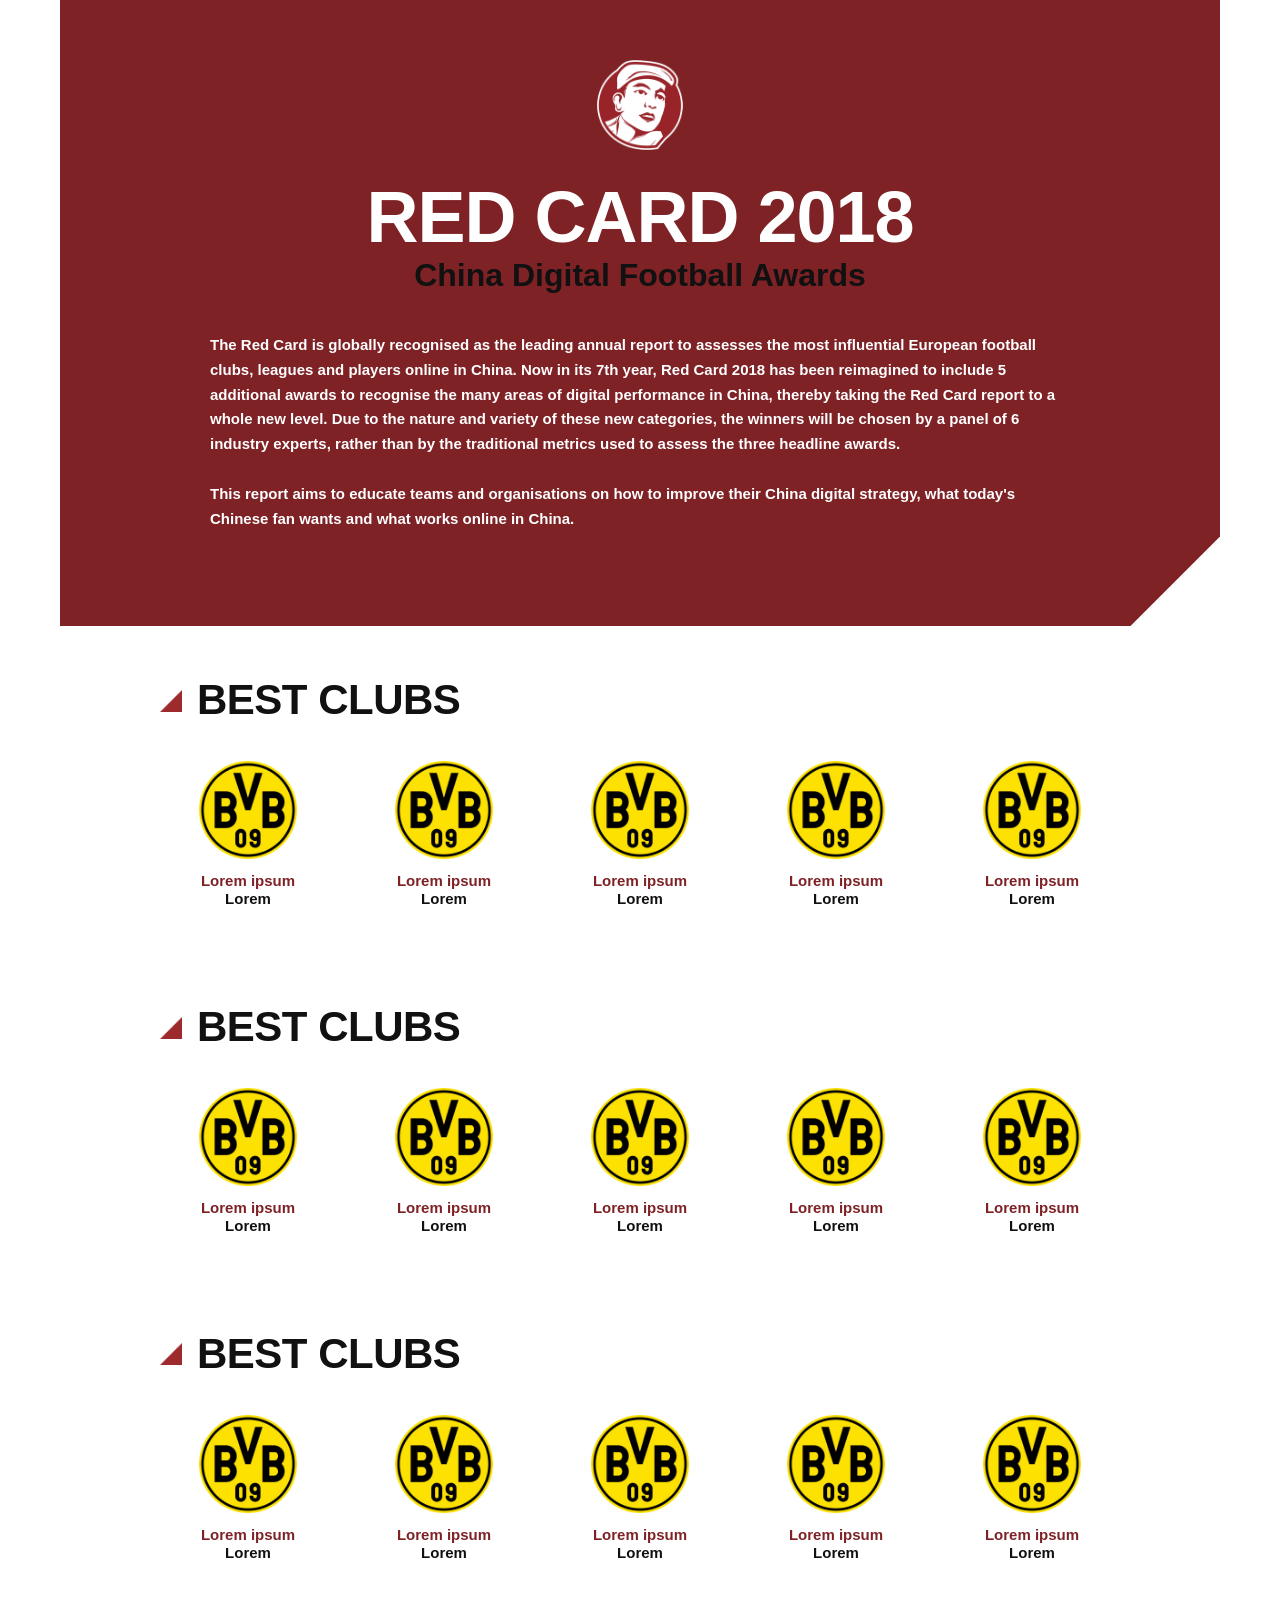
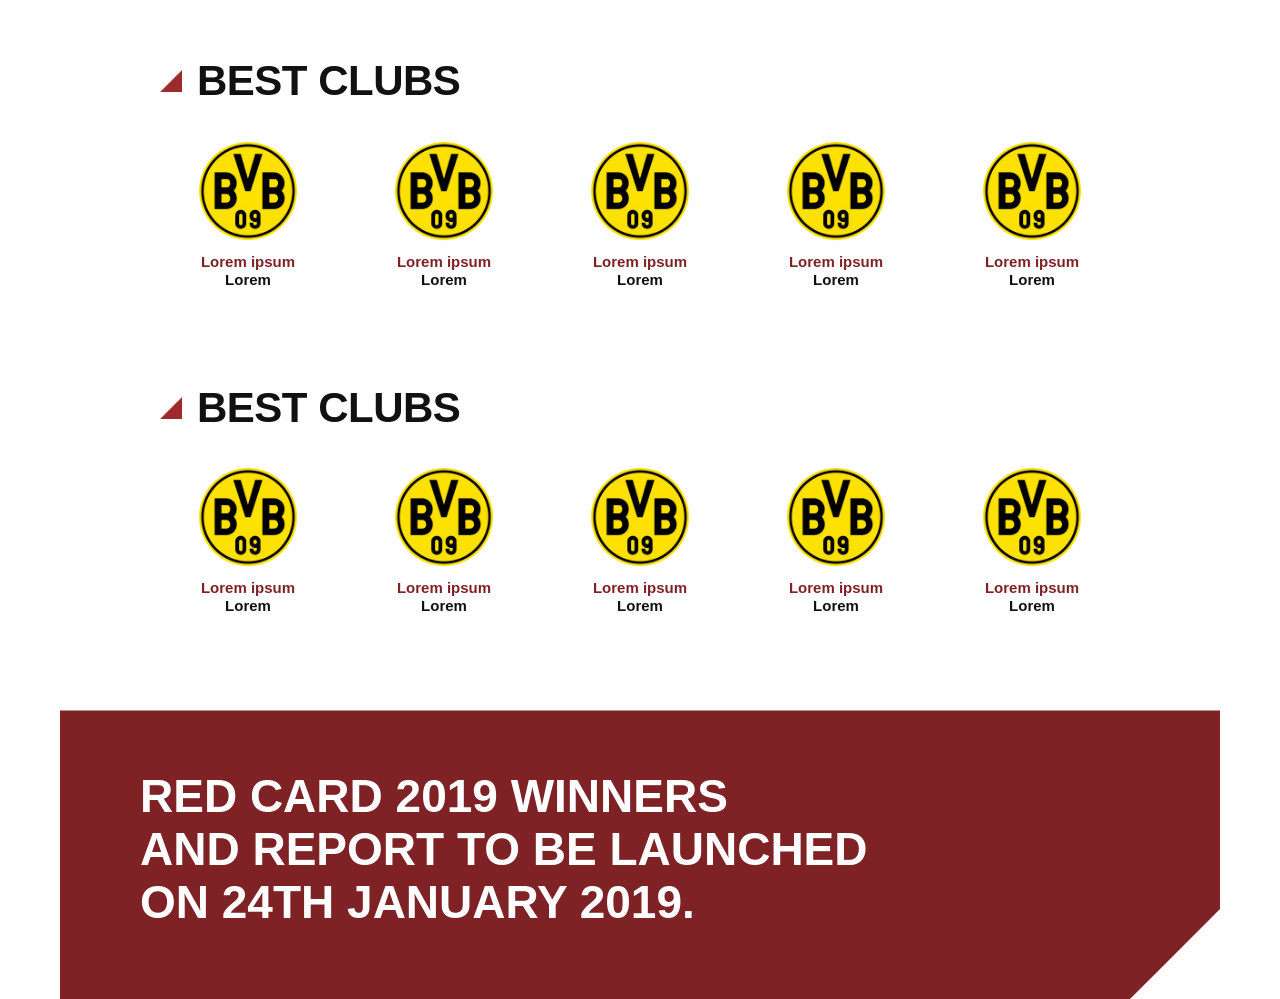
==== awards.html @ 570d695f "Add redcards task HTML, CSS, and image assets" ====
<!DOCTYPE html>
<html lang="en">

<head>
    <meta charset="UTF-8">
    <meta name="viewport" content="width=device-width, initial-scale=1.0">
    <title>Red Card 2018 - China Digital Football Awards</title>
    <link rel="stylesheet" href="style.css">
</head>

<body>

    <main class="container">

        <!-- Header Banner Section -->
        <header class="awards-header-banner cut-corner">
            <div class="awards-header-content">
                <img src="images/logo.png" alt="Red Card Logo" class="awards-logo">
                <h1 class="awards-title">RED CARD 2018</h1>
                <h2 class="awards-subtitle">China Digital Football Awards</h2>

                <p class="awards-description">
                    The Red Card is globally recognised as the leading annual report to assesses the most influential
                    European football clubs, leagues and players online in China. Now in its 7th year, <strong>Red Card
                        2018</strong> has been reimagined to include <strong>5 additional awards</strong> to recognise
                    the many areas of digital performance in China, thereby taking the Red Card report to a whole new
                    level. Due to the nature and variety of these new categories, the winners will be chosen by a panel
                    of <strong>6 industry experts</strong>, rather than by the traditional metrics used to assess the
                    three headline awards.
                </p>

                <p class="awards-description">
                    This report aims to educate teams and organisations on how to improve their China digital strategy,
                    what today's Chinese fan wants and what works online in China.
                </p>
            </div>
        </header>

        <!-- Category 1 -->
        <section class="category-section">
            <div class="category-header">
                <img src="images/icon_awards.png" alt="" class="category-icon"
                    onerror="this.replaceWith(Object.assign(document.createElement('span'),{className:'triangle-icon'}))">
                <h2 class="category-title">BEST CLUBS</h2>
            </div>
            <div class="badge-grid">
                <div class="badge-item">
                    <img src="images/1.png" alt="BVB 09" class="badge-img">
                    <div class="badge-caption-red">Lorem ipsum</div>
                    <div class="badge-caption-black">Lorem</div>
                </div>
                <div class="badge-item">
                    <img src="images/1.png" alt="BVB 09" class="badge-img">
                    <div class="badge-caption-red">Lorem ipsum</div>
                    <div class="badge-caption-black">Lorem</div>
                </div>
                <div class="badge-item">
                    <img src="images/1.png" alt="BVB 09" class="badge-img">
                    <div class="badge-caption-red">Lorem ipsum</div>
                    <div class="badge-caption-black">Lorem</div>
                </div>
                <div class="badge-item">
                    <img src="images/1.png" alt="BVB 09" class="badge-img">
                    <div class="badge-caption-red">Lorem ipsum</div>
                    <div class="badge-caption-black">Lorem</div>
                </div>
                <div class="badge-item">
                    <img src="images/1.png" alt="BVB 09" class="badge-img">
                    <div class="badge-caption-red">Lorem ipsum</div>
                    <div class="badge-caption-black">Lorem</div>
                </div>
            </div>
        </section>

        <!-- Category 2 -->
        <section class="category-section">
            <div class="category-header">
                <img src="images/icon_awards.png" alt="" class="category-icon"
                    onerror="this.replaceWith(Object.assign(document.createElement('span'),{className:'triangle-icon'}))">
                <h2 class="category-title">BEST CLUBS</h2>
            </div>
            <div class="badge-grid">
                <div class="badge-item">
                    <img src="images/1.png" alt="BVB 09" class="badge-img">
                    <div class="badge-caption-red">Lorem ipsum</div>
                    <div class="badge-caption-black">Lorem</div>
                </div>
                <div class="badge-item">
                    <img src="images/1.png" alt="BVB 09" class="badge-img">
                    <div class="badge-caption-red">Lorem ipsum</div>
                    <div class="badge-caption-black">Lorem</div>
                </div>
                <div class="badge-item">
                    <img src="images/1.png" alt="BVB 09" class="badge-img">
                    <div class="badge-caption-red">Lorem ipsum</div>
                    <div class="badge-caption-black">Lorem</div>
                </div>
                <div class="badge-item">
                    <img src="images/1.png" alt="BVB 09" class="badge-img">
                    <div class="badge-caption-red">Lorem ipsum</div>
                    <div class="badge-caption-black">Lorem</div>
                </div>
                <div class="badge-item">
                    <img src="images/1.png" alt="BVB 09" class="badge-img">
                    <div class="badge-caption-red">Lorem ipsum</div>
                    <div class="badge-caption-black">Lorem</div>
                </div>
            </div>
        </section>

        <!-- Category 3 -->
        <section class="category-section">
            <div class="category-header">
                <img src="images/icon_awards.png" alt="" class="category-icon"
                    onerror="this.replaceWith(Object.assign(document.createElement('span'),{className:'triangle-icon'}))">
                <h2 class="category-title">BEST CLUBS</h2>
            </div>
            <div class="badge-grid">
                <div class="badge-item">
                    <img src="images/1.png" alt="BVB 09" class="badge-img">
                    <div class="badge-caption-red">Lorem ipsum</div>
                    <div class="badge-caption-black">Lorem</div>
                </div>
                <div class="badge-item">
                    <img src="images/1.png" alt="BVB 09" class="badge-img">
                    <div class="badge-caption-red">Lorem ipsum</div>
                    <div class="badge-caption-black">Lorem</div>
                </div>
                <div class="badge-item">
                    <img src="images/1.png" alt="BVB 09" class="badge-img">
                    <div class="badge-caption-red">Lorem ipsum</div>
                    <div class="badge-caption-black">Lorem</div>
                </div>
                <div class="badge-item">
                    <img src="images/1.png" alt="BVB 09" class="badge-img">
                    <div class="badge-caption-red">Lorem ipsum</div>
                    <div class="badge-caption-black">Lorem</div>
                </div>
                <div class="badge-item">
                    <img src="images/1.png" alt="BVB 09" class="badge-img">
                    <div class="badge-caption-red">Lorem ipsum</div>
                    <div class="badge-caption-black">Lorem</div>
                </div>
            </div>
        </section>

        <!-- Category 4 -->
        <section class="category-section">
            <div class="category-header">
                <img src="images/icon_awards.png" alt="" class="category-icon"
                    onerror="this.replaceWith(Object.assign(document.createElement('span'),{className:'triangle-icon'}))">
                <h2 class="category-title">BEST CLUBS</h2>
            </div>
            <div class="badge-grid">
                <div class="badge-item">
                    <img src="images/1.png" alt="BVB 09" class="badge-img">
                    <div class="badge-caption-red">Lorem ipsum</div>
                    <div class="badge-caption-black">Lorem</div>
                </div>
                <div class="badge-item">
                    <img src="images/1.png" alt="BVB 09" class="badge-img">
                    <div class="badge-caption-red">Lorem ipsum</div>
                    <div class="badge-caption-black">Lorem</div>
                </div>
                <div class="badge-item">
                    <img src="images/1.png" alt="BVB 09" class="badge-img">
                    <div class="badge-caption-red">Lorem ipsum</div>
                    <div class="badge-caption-black">Lorem</div>
                </div>
                <div class="badge-item">
                    <img src="images/1.png" alt="BVB 09" class="badge-img">
                    <div class="badge-caption-red">Lorem ipsum</div>
                    <div class="badge-caption-black">Lorem</div>
                </div>
                <div class="badge-item">
                    <img src="images/1.png" alt="BVB 09" class="badge-img">
                    <div class="badge-caption-red">Lorem ipsum</div>
                    <div class="badge-caption-black">Lorem</div>
                </div>
            </div>
        </section>

        <!-- Category 5 -->
        <section class="category-section">
            <div class="category-header">
                <img src="images/icon_awards.png" alt="" class="category-icon"
                    onerror="this.replaceWith(Object.assign(document.createElement('span'),{className:'triangle-icon'}))">
                <h2 class="category-title">BEST CLUBS</h2>
            </div>
            <div class="badge-grid">
                <div class="badge-item">
                    <img src="images/1.png" alt="BVB 09" class="badge-img">
                    <div class="badge-caption-red">Lorem ipsum</div>
                    <div class="badge-caption-black">Lorem</div>
                </div>
                <div class="badge-item">
                    <img src="images/1.png" alt="BVB 09" class="badge-img">
                    <div class="badge-caption-red">Lorem ipsum</div>
                    <div class="badge-caption-black">Lorem</div>
                </div>
                <div class="badge-item">
                    <img src="images/1.png" alt="BVB 09" class="badge-img">
                    <div class="badge-caption-red">Lorem ipsum</div>
                    <div class="badge-caption-black">Lorem</div>
                </div>
                <div class="badge-item">
                    <img src="images/1.png" alt="BVB 09" class="badge-img">
                    <div class="badge-caption-red">Lorem ipsum</div>
                    <div class="badge-caption-black">Lorem</div>
                </div>
                <div class="badge-item">
                    <img src="images/1.png" alt="BVB 09" class="badge-img">
                    <div class="badge-caption-red">Lorem ipsum</div>
                    <div class="badge-caption-black">Lorem</div>
                </div>
            </div>
        </section>

        <!-- Footer Banner Section -->
        <footer class="awards-footer-banner cut-corner">
            <div class="awards-footer-content">
                <h2 class="awards-footer-title">
                    RED CARD 2019 WINNERS<br>
                    AND REPORT TO BE LAUNCHED<br>
                    ON 24TH JANUARY 2019.
                </h2>
            </div>
        </footer>

    </main>

</body>

</html>
---- style.css ----
/* Red Card 2018 - Shared CSS Stylesheet */

:root {
  --primary-red: #7e2226;
  --primary-red-dark: #661a1e;
  --text-white: #ffffff;
  --text-dark: #111111;
  --text-muted-dark: #2d0c0e;
  --text-placeholder: #e6b8ba;
  --border-light: rgba(255, 255, 255, 0.85);
  --font-family: 'Helvetica Neue', Arial, sans-serif;
}

* {
  box-sizing: border-box;
  margin: 0;
  padding: 0;
}

body {
  font-family: var(--font-family);
  background-color: #ffffff;
  color: var(--text-dark);
  line-height: 1.4;
  min-height: 100vh;
  -webkit-font-smoothing: antialiased;
}

/* Common Layout Containers */
.container {
  max-width: 1200px;
  margin: 0 auto;
  padding: 0 20px;
}

/* Page Top Header for Submission page */
.site-header {
  padding: 25px 40px;
  background-color: #ffffff;
}

.site-header .logo {
  height: 80px;
  width: auto;
  display: block;
}

/* Diagonal Cut Box utility */
.cut-corner {
  clip-path: polygon(0 0, 100% 0, 100% calc(100% - 90px), calc(100% - 90px) 100%, 0 100%);
}

/* ==========================================================================
   SUBMISSION PAGE (index.html) STYLES
   ========================================================================== */

.submission-banner {
  background-color: var(--primary-red);
  color: var(--text-white);
  padding: 60px 80px 80px 80px;
  position: relative;
  margin-bottom: 40px;
}

.submission-grid {
  display: flex;
  justify-content: space-between;
  gap: 60px;
}

/* Left Column */
.submission-left {
  flex: 1;
  max-width: 480px;
  position: relative;
}

.submission-left h1 {
  font-size: 80px;
  font-weight: 900;
  color: var(--text-white);
  margin-bottom: 30px;
  letter-spacing: -1.5px;
  line-height: 1.0;
}

.submission-left p.desc {
  font-size: 16px;
  color: var(--text-muted-dark);
  font-weight: 600;
  line-height: 1.5;
  margin-bottom: 40px;
  max-width: 440px;
}

.submission-left .deadline {
  color: var(--text-dark);
  font-size: 22px;
  font-weight: 900;
  line-height: 1.3;
}

.submission-left .deadline span {
  display: block;
}

/* Floating White Decorative Accents */
.square-accent {
  position: absolute;
  width: 14px;
  height: 14px;
  background-color: #ffffff;
}

.acc-1 {
  right: -20px;
  top: 48%;
}

.acc-2 {
  right: 15px;
  bottom: 20%;
}

/* Right Column (Form) */
.submission-right {
  flex: 1;
  max-width: 520px;
}

.form-group {
  margin-bottom: 20px;
}

.form-input {
  width: 100%;
  padding: 14px 18px;
  background: transparent;
  border: 2px solid var(--border-light);
  color: var(--text-white);
  font-size: 16px;
  font-family: inherit;
  outline: none;
}

.form-input::placeholder {
  color: var(--text-white);
  opacity: 0.9;
  font-size: 15px;
}

.form-input:focus {
  border-color: #ffffff;
  background: rgba(255, 255, 255, 0.05);
}

.award-section-title {
  font-size: 32px;
  font-weight: 900;
  color: var(--text-dark);
  margin-top: 35px;
  margin-bottom: 4px;
}

.award-section-sub {
  font-size: 13px;
  color: var(--text-muted-dark);
  font-weight: 600;
  margin-bottom: 25px;
}

/* Nomination Item */
.award-item {
  margin-bottom: 22px;
}

.award-header {
  display: flex;
  align-items: center;
  margin-bottom: 8px;
}

.custom-checkbox {
  appearance: none;
  -webkit-appearance: none;
  width: 18px;
  height: 18px;
  border: 2px solid var(--border-light);
  background-color: transparent;
  margin-right: 12px;
  cursor: pointer;
  display: inline-flex;
  align-items: center;
  justify-content: center;
  position: relative;
}

.custom-checkbox:checked {
  background-color: transparent;
  border-color: #ffffff;
}

.custom-checkbox:checked::after {
  content: '✓';
  color: #ffffff;
  font-size: 14px;
  font-weight: bold;
  position: absolute;
  top: -2px;
}

.award-label {
  font-size: 17px;
  font-weight: 800;
  color: var(--text-white);
  cursor: pointer;
  flex: 1;
}

.award-tag-accent {
  width: 14px;
  height: 14px;
  background-color: #ffffff;
  margin-left: auto;
}

.award-textarea {
  width: 100%;
  height: 75px;
  padding: 12px 16px;
  background: transparent;
  border: 2px solid var(--border-light);
  color: var(--text-white);
  font-family: inherit;
  font-size: 14px;
  resize: none;
  outline: none;
}

.award-textarea::placeholder {
  color: var(--text-white);
  opacity: 0.85;
}

.award-textarea:focus {
  border-color: #ffffff;
  background: rgba(255, 255, 255, 0.05);
}

/* Submit Success Indicator Button */
.submit-btn-wrapper {
  display: flex;
  justify-content: flex-end;
  margin-top: 40px;
}

.btn-success {
  display: inline-flex;
  align-items: center;
  gap: 12px;
  background-color: #ffffff;
  color: var(--text-dark);
  border: none;
  padding: 16px 36px;
  font-size: 24px;
  font-weight: 500;
  font-family: inherit;
  cursor: pointer;
  box-shadow: 0 4px 15px rgba(0,0,0,0.15);

}

.btn-success .check-icon {
  font-size: 26px;
  font-weight: bold;
}

/* ==========================================================================
   AWARDS PAGE (awards.html) STYLES
   ========================================================================== */

.awards-header-banner {
  background-color: var(--primary-red);
  color: var(--text-white);
  padding: 60px 40px 70px 40px;
  text-align: center;
}

.awards-header-content {
  max-width: 860px;
  margin: 0 auto;
}

.awards-logo {
  height: 90px;
  width: auto;
  margin-bottom: 25px;
}

.awards-title {
  font-size: 72px;
  font-weight: 900;
  color: var(--text-white);
  letter-spacing: -1px;
  margin-bottom: 0px;
  line-height: 1.0;
}

.awards-subtitle {
  font-size: 32px;
  font-weight: 900;
  color: var(--text-dark);
  margin-bottom: 35px;
}

.awards-description {
  font-size: 15px;
  font-weight: 700;
  line-height: 1.65;
  color: var(--text-white);
  text-align: left;
  margin-bottom: 25px;
}

.awards-description strong {
  color: var(--text-white);
  font-weight: 900;
}

/* Category Sections */
.category-section {
  padding: 45px 0;
  max-width: 1000px;
  margin: 0 auto;
}

.category-header {
  display: flex;
  align-items: center;
  gap: 15px;
  margin-bottom: 30px;
  margin-left: 20px;
}

.category-icon {
  width: 22px;
  height: 22px;
  object-fit: contain;
}

/* Custom CSS Red Triangle Icon fallback */
.triangle-icon {
  width: 0;
  height: 0;
  border-top: 12px solid transparent;
  border-bottom: 12px solid transparent;
  border-left: 20px solid var(--primary-red);
  display: inline-block;
}

.category-title {
  font-size: 42px;
  font-weight: 900;
  color: var(--text-dark);
  letter-spacing: -0.5px;
  text-transform: uppercase;
}

/* 5-Column Grid for Badges */
.badge-grid {
  display: grid;
  grid-template-columns: repeat(5, 1fr);
  gap: 20px;
  text-align: center;
  padding: 0 20px;
}

.badge-item {
  display: flex;
  flex-direction: column;
  align-items: center;
}

.badge-img {
  width: 100px;
  height: 100px;
  object-fit: contain;
  margin-bottom: 12px;
}

.badge-caption-red {
  color: var(--primary-red);
  font-weight: 900;
  font-size: 15px;
  line-height: 1.2;
}

.badge-caption-black {
  color: var(--text-dark);
  font-weight: 900;
  font-size: 15px;
  line-height: 1.2;
}

/* Footer Banner */
.awards-footer-banner {
  background-color: var(--primary-red);
  color: var(--text-white);
  padding: 60px 50px 70px 50px;
  margin-top: 50px;
}

.awards-footer-content {
  max-width: 1000px;
  margin: 0 auto;
}

.awards-footer-title {
  font-size: 46px;
  font-weight: 900;
  line-height: 1.15;
  color: var(--text-white);
  text-transform: uppercase;
  max-width: 800px;
}

/* Responsive adjustments */
@media (max-width: 900px) {
  .submission-grid {
    flex-direction: column;
  }
  .submission-banner {
    padding: 40px 30px;
  }
  .submission-left h1 {
    font-size: 56px;
  }
  .awards-title {
    font-size: 48px;
  }
  .awards-subtitle {
    font-size: 24px;
  }
  .badge-grid {
    grid-template-columns: repeat(3, 1fr);
  }
  .awards-footer-title {
    font-size: 32px;
  }
}
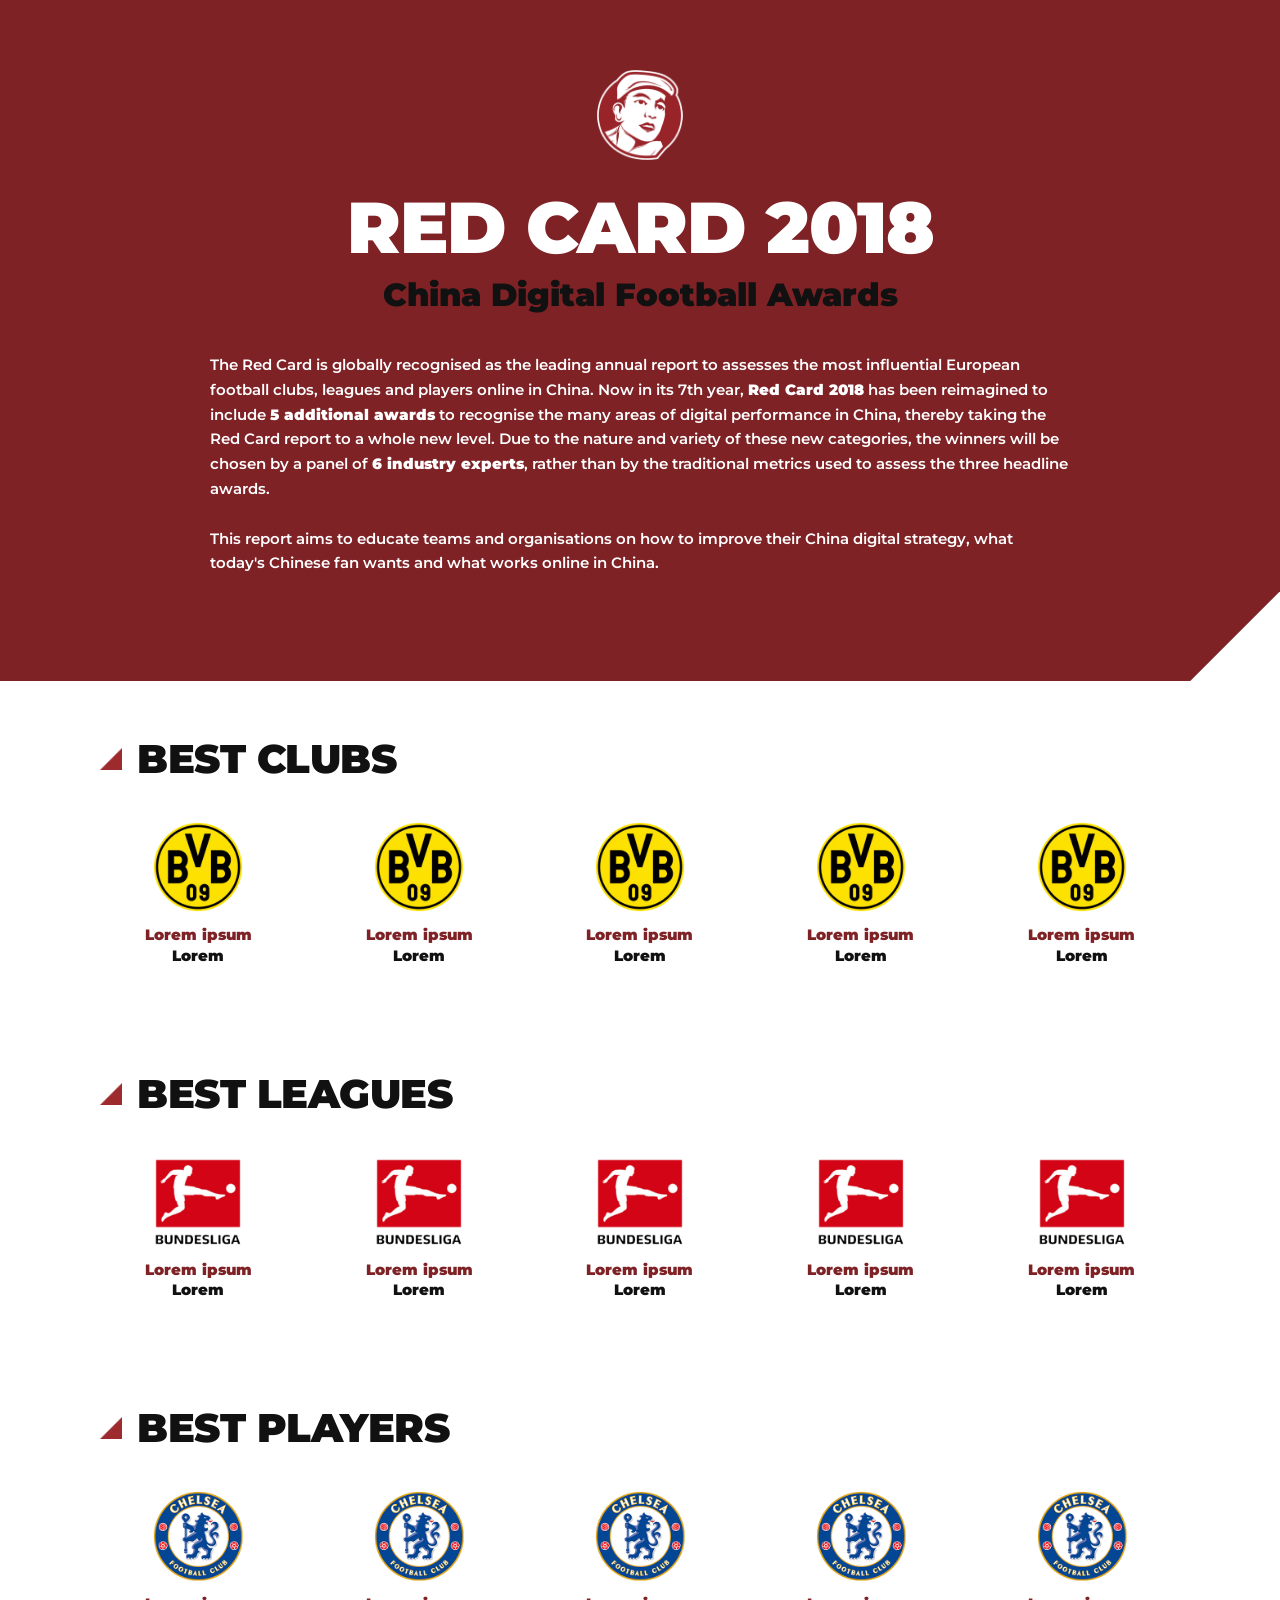
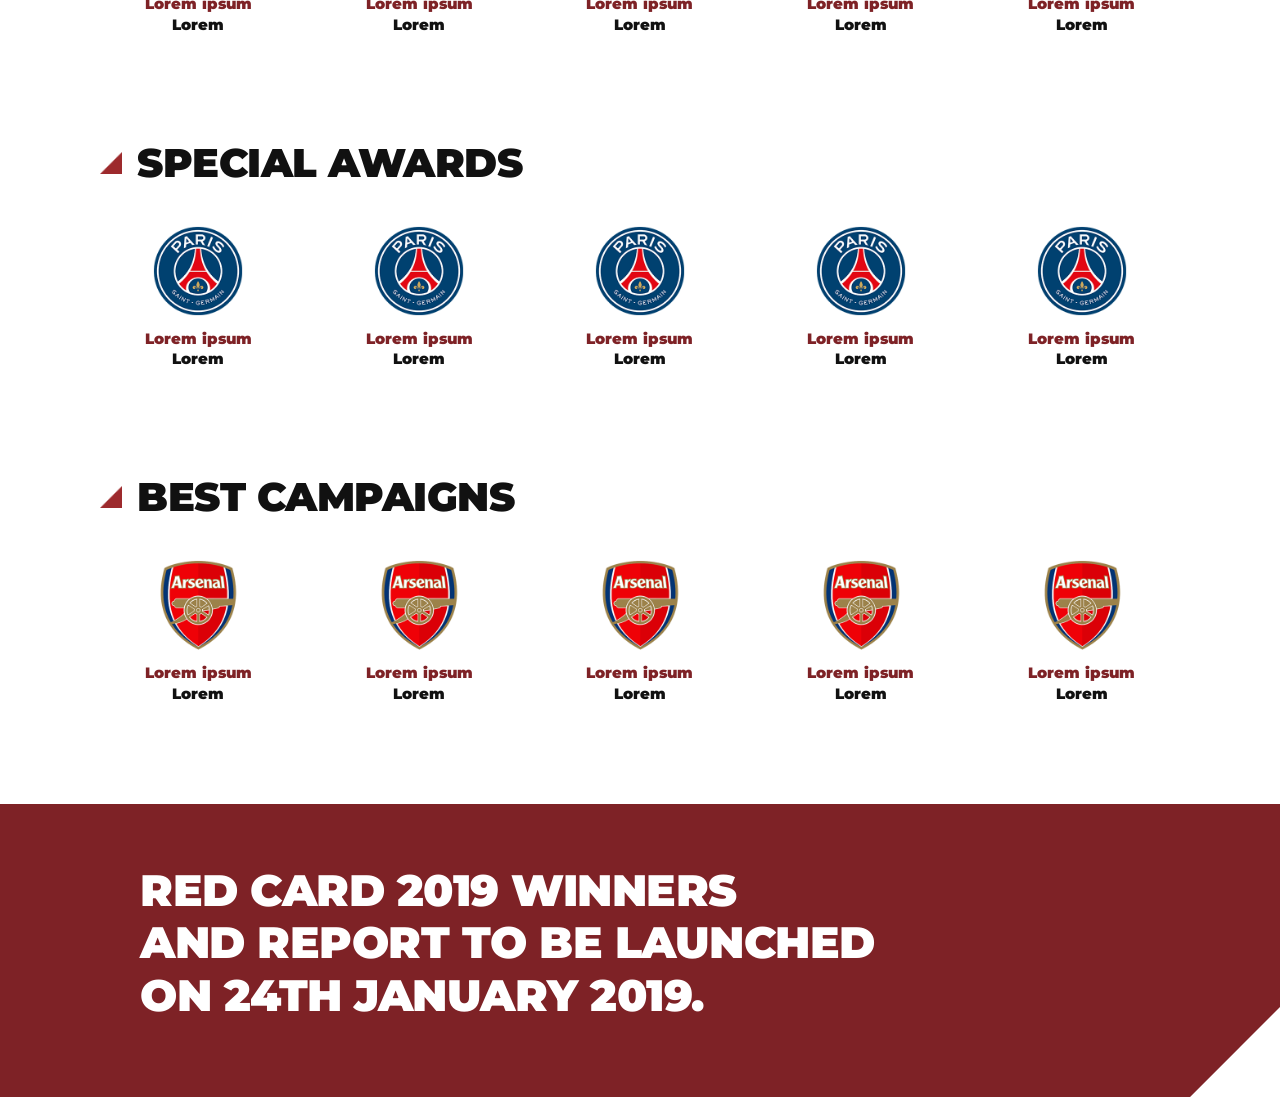
==== commit 0bec6b57: "Calibrate typography, font sizes, alignments, badge categories, and paddings" ====
--- a/awards.html
+++ b/awards.html
@@ -36,7 +36,7 @@
             </div>
         </header>
 
-        <!-- Category 1 -->
+        <!-- Category 1: Best Clubs -->
         <section class="category-section">
             <div class="category-header">
                 <img src="images/icon_awards.png" alt="" class="category-icon"
@@ -45,171 +45,171 @@
             </div>
             <div class="badge-grid">
                 <div class="badge-item">
-                    <img src="images/1.png" alt="BVB 09" class="badge-img">
-                    <div class="badge-caption-red">Lorem ipsum</div>
-                    <div class="badge-caption-black">Lorem</div>
-                </div>
-                <div class="badge-item">
-                    <img src="images/1.png" alt="BVB 09" class="badge-img">
-                    <div class="badge-caption-red">Lorem ipsum</div>
-                    <div class="badge-caption-black">Lorem</div>
-                </div>
-                <div class="badge-item">
-                    <img src="images/1.png" alt="BVB 09" class="badge-img">
-                    <div class="badge-caption-red">Lorem ipsum</div>
-                    <div class="badge-caption-black">Lorem</div>
-                </div>
-                <div class="badge-item">
-                    <img src="images/1.png" alt="BVB 09" class="badge-img">
-                    <div class="badge-caption-red">Lorem ipsum</div>
-                    <div class="badge-caption-black">Lorem</div>
-                </div>
-                <div class="badge-item">
-                    <img src="images/1.png" alt="BVB 09" class="badge-img">
-                    <div class="badge-caption-red">Lorem ipsum</div>
-                    <div class="badge-caption-black">Lorem</div>
-                </div>
-            </div>
-        </section>
-
-        <!-- Category 2 -->
-        <section class="category-section">
-            <div class="category-header">
-                <img src="images/icon_awards.png" alt="" class="category-icon"
-                    onerror="this.replaceWith(Object.assign(document.createElement('span'),{className:'triangle-icon'}))">
-                <h2 class="category-title">BEST CLUBS</h2>
-            </div>
-            <div class="badge-grid">
-                <div class="badge-item">
-                    <img src="images/1.png" alt="BVB 09" class="badge-img">
-                    <div class="badge-caption-red">Lorem ipsum</div>
-                    <div class="badge-caption-black">Lorem</div>
-                </div>
-                <div class="badge-item">
-                    <img src="images/1.png" alt="BVB 09" class="badge-img">
-                    <div class="badge-caption-red">Lorem ipsum</div>
-                    <div class="badge-caption-black">Lorem</div>
-                </div>
-                <div class="badge-item">
-                    <img src="images/1.png" alt="BVB 09" class="badge-img">
-                    <div class="badge-caption-red">Lorem ipsum</div>
-                    <div class="badge-caption-black">Lorem</div>
-                </div>
-                <div class="badge-item">
-                    <img src="images/1.png" alt="BVB 09" class="badge-img">
-                    <div class="badge-caption-red">Lorem ipsum</div>
-                    <div class="badge-caption-black">Lorem</div>
-                </div>
-                <div class="badge-item">
-                    <img src="images/1.png" alt="BVB 09" class="badge-img">
-                    <div class="badge-caption-red">Lorem ipsum</div>
-                    <div class="badge-caption-black">Lorem</div>
-                </div>
-            </div>
-        </section>
-
-        <!-- Category 3 -->
-        <section class="category-section">
-            <div class="category-header">
-                <img src="images/icon_awards.png" alt="" class="category-icon"
-                    onerror="this.replaceWith(Object.assign(document.createElement('span'),{className:'triangle-icon'}))">
-                <h2 class="category-title">BEST CLUBS</h2>
-            </div>
-            <div class="badge-grid">
-                <div class="badge-item">
-                    <img src="images/1.png" alt="BVB 09" class="badge-img">
-                    <div class="badge-caption-red">Lorem ipsum</div>
-                    <div class="badge-caption-black">Lorem</div>
-                </div>
-                <div class="badge-item">
-                    <img src="images/1.png" alt="BVB 09" class="badge-img">
-                    <div class="badge-caption-red">Lorem ipsum</div>
-                    <div class="badge-caption-black">Lorem</div>
-                </div>
-                <div class="badge-item">
-                    <img src="images/1.png" alt="BVB 09" class="badge-img">
-                    <div class="badge-caption-red">Lorem ipsum</div>
-                    <div class="badge-caption-black">Lorem</div>
-                </div>
-                <div class="badge-item">
-                    <img src="images/1.png" alt="BVB 09" class="badge-img">
-                    <div class="badge-caption-red">Lorem ipsum</div>
-                    <div class="badge-caption-black">Lorem</div>
-                </div>
-                <div class="badge-item">
-                    <img src="images/1.png" alt="BVB 09" class="badge-img">
-                    <div class="badge-caption-red">Lorem ipsum</div>
-                    <div class="badge-caption-black">Lorem</div>
-                </div>
-            </div>
-        </section>
-
-        <!-- Category 4 -->
-        <section class="category-section">
-            <div class="category-header">
-                <img src="images/icon_awards.png" alt="" class="category-icon"
-                    onerror="this.replaceWith(Object.assign(document.createElement('span'),{className:'triangle-icon'}))">
-                <h2 class="category-title">BEST CLUBS</h2>
-            </div>
-            <div class="badge-grid">
-                <div class="badge-item">
-                    <img src="images/1.png" alt="BVB 09" class="badge-img">
-                    <div class="badge-caption-red">Lorem ipsum</div>
-                    <div class="badge-caption-black">Lorem</div>
-                </div>
-                <div class="badge-item">
-                    <img src="images/1.png" alt="BVB 09" class="badge-img">
-                    <div class="badge-caption-red">Lorem ipsum</div>
-                    <div class="badge-caption-black">Lorem</div>
-                </div>
-                <div class="badge-item">
-                    <img src="images/1.png" alt="BVB 09" class="badge-img">
-                    <div class="badge-caption-red">Lorem ipsum</div>
-                    <div class="badge-caption-black">Lorem</div>
-                </div>
-                <div class="badge-item">
-                    <img src="images/1.png" alt="BVB 09" class="badge-img">
-                    <div class="badge-caption-red">Lorem ipsum</div>
-                    <div class="badge-caption-black">Lorem</div>
-                </div>
-                <div class="badge-item">
-                    <img src="images/1.png" alt="BVB 09" class="badge-img">
-                    <div class="badge-caption-red">Lorem ipsum</div>
-                    <div class="badge-caption-black">Lorem</div>
-                </div>
-            </div>
-        </section>
-
-        <!-- Category 5 -->
-        <section class="category-section">
-            <div class="category-header">
-                <img src="images/icon_awards.png" alt="" class="category-icon"
-                    onerror="this.replaceWith(Object.assign(document.createElement('span'),{className:'triangle-icon'}))">
-                <h2 class="category-title">BEST CLUBS</h2>
-            </div>
-            <div class="badge-grid">
-                <div class="badge-item">
-                    <img src="images/1.png" alt="BVB 09" class="badge-img">
-                    <div class="badge-caption-red">Lorem ipsum</div>
-                    <div class="badge-caption-black">Lorem</div>
-                </div>
-                <div class="badge-item">
-                    <img src="images/1.png" alt="BVB 09" class="badge-img">
-                    <div class="badge-caption-red">Lorem ipsum</div>
-                    <div class="badge-caption-black">Lorem</div>
-                </div>
-                <div class="badge-item">
-                    <img src="images/1.png" alt="BVB 09" class="badge-img">
-                    <div class="badge-caption-red">Lorem ipsum</div>
-                    <div class="badge-caption-black">Lorem</div>
-                </div>
-                <div class="badge-item">
-                    <img src="images/1.png" alt="BVB 09" class="badge-img">
-                    <div class="badge-caption-red">Lorem ipsum</div>
-                    <div class="badge-caption-black">Lorem</div>
-                </div>
-                <div class="badge-item">
-                    <img src="images/1.png" alt="BVB 09" class="badge-img">
+                    <img src="images/1.png" alt="Club Logo" class="badge-img">
+                    <div class="badge-caption-red">Lorem ipsum</div>
+                    <div class="badge-caption-black">Lorem</div>
+                </div>
+                <div class="badge-item">
+                    <img src="images/1.png" alt="Club Logo" class="badge-img">
+                    <div class="badge-caption-red">Lorem ipsum</div>
+                    <div class="badge-caption-black">Lorem</div>
+                </div>
+                <div class="badge-item">
+                    <img src="images/1.png" alt="Club Logo" class="badge-img">
+                    <div class="badge-caption-red">Lorem ipsum</div>
+                    <div class="badge-caption-black">Lorem</div>
+                </div>
+                <div class="badge-item">
+                    <img src="images/1.png" alt="Club Logo" class="badge-img">
+                    <div class="badge-caption-red">Lorem ipsum</div>
+                    <div class="badge-caption-black">Lorem</div>
+                </div>
+                <div class="badge-item">
+                    <img src="images/1.png" alt="Club Logo" class="badge-img">
+                    <div class="badge-caption-red">Lorem ipsum</div>
+                    <div class="badge-caption-black">Lorem</div>
+                </div>
+            </div>
+        </section>
+
+        <!-- Category 2: Best Leagues -->
+        <section class="category-section">
+            <div class="category-header">
+                <img src="images/icon_awards.png" alt="" class="category-icon"
+                    onerror="this.replaceWith(Object.assign(document.createElement('span'),{className:'triangle-icon'}))">
+                <h2 class="category-title">BEST LEAGUES</h2>
+            </div>
+            <div class="badge-grid">
+                <div class="badge-item">
+                    <img src="images/2.png" alt="League Logo" class="badge-img">
+                    <div class="badge-caption-red">Lorem ipsum</div>
+                    <div class="badge-caption-black">Lorem</div>
+                </div>
+                <div class="badge-item">
+                    <img src="images/2.png" alt="League Logo" class="badge-img">
+                    <div class="badge-caption-red">Lorem ipsum</div>
+                    <div class="badge-caption-black">Lorem</div>
+                </div>
+                <div class="badge-item">
+                    <img src="images/2.png" alt="League Logo" class="badge-img">
+                    <div class="badge-caption-red">Lorem ipsum</div>
+                    <div class="badge-caption-black">Lorem</div>
+                </div>
+                <div class="badge-item">
+                    <img src="images/2.png" alt="League Logo" class="badge-img">
+                    <div class="badge-caption-red">Lorem ipsum</div>
+                    <div class="badge-caption-black">Lorem</div>
+                </div>
+                <div class="badge-item">
+                    <img src="images/2.png" alt="League Logo" class="badge-img">
+                    <div class="badge-caption-red">Lorem ipsum</div>
+                    <div class="badge-caption-black">Lorem</div>
+                </div>
+            </div>
+        </section>
+
+        <!-- Category 3: Best Players -->
+        <section class="category-section">
+            <div class="category-header">
+                <img src="images/icon_awards.png" alt="" class="category-icon"
+                    onerror="this.replaceWith(Object.assign(document.createElement('span'),{className:'triangle-icon'}))">
+                <h2 class="category-title">BEST PLAYERS</h2>
+            </div>
+            <div class="badge-grid">
+                <div class="badge-item">
+                    <img src="images/3.png" alt="Player Image" class="badge-img">
+                    <div class="badge-caption-red">Lorem ipsum</div>
+                    <div class="badge-caption-black">Lorem</div>
+                </div>
+                <div class="badge-item">
+                    <img src="images/3.png" alt="Player Image" class="badge-img">
+                    <div class="badge-caption-red">Lorem ipsum</div>
+                    <div class="badge-caption-black">Lorem</div>
+                </div>
+                <div class="badge-item">
+                    <img src="images/3.png" alt="Player Image" class="badge-img">
+                    <div class="badge-caption-red">Lorem ipsum</div>
+                    <div class="badge-caption-black">Lorem</div>
+                </div>
+                <div class="badge-item">
+                    <img src="images/3.png" alt="Player Image" class="badge-img">
+                    <div class="badge-caption-red">Lorem ipsum</div>
+                    <div class="badge-caption-black">Lorem</div>
+                </div>
+                <div class="badge-item">
+                    <img src="images/3.png" alt="Player Image" class="badge-img">
+                    <div class="badge-caption-red">Lorem ipsum</div>
+                    <div class="badge-caption-black">Lorem</div>
+                </div>
+            </div>
+        </section>
+
+        <!-- Category 4: Special Awards -->
+        <section class="category-section">
+            <div class="category-header">
+                <img src="images/icon_awards.png" alt="" class="category-icon"
+                    onerror="this.replaceWith(Object.assign(document.createElement('span'),{className:'triangle-icon'}))">
+                <h2 class="category-title">SPECIAL AWARDS</h2>
+            </div>
+            <div class="badge-grid">
+                <div class="badge-item">
+                    <img src="images/4.png" alt="Award Logo" class="badge-img">
+                    <div class="badge-caption-red">Lorem ipsum</div>
+                    <div class="badge-caption-black">Lorem</div>
+                </div>
+                <div class="badge-item">
+                    <img src="images/4.png" alt="Award Logo" class="badge-img">
+                    <div class="badge-caption-red">Lorem ipsum</div>
+                    <div class="badge-caption-black">Lorem</div>
+                </div>
+                <div class="badge-item">
+                    <img src="images/4.png" alt="Award Logo" class="badge-img">
+                    <div class="badge-caption-red">Lorem ipsum</div>
+                    <div class="badge-caption-black">Lorem</div>
+                </div>
+                <div class="badge-item">
+                    <img src="images/4.png" alt="Award Logo" class="badge-img">
+                    <div class="badge-caption-red">Lorem ipsum</div>
+                    <div class="badge-caption-black">Lorem</div>
+                </div>
+                <div class="badge-item">
+                    <img src="images/4.png" alt="Award Logo" class="badge-img">
+                    <div class="badge-caption-red">Lorem ipsum</div>
+                    <div class="badge-caption-black">Lorem</div>
+                </div>
+            </div>
+        </section>
+
+        <!-- Category 5: Best Campaigns -->
+        <section class="category-section">
+            <div class="category-header">
+                <img src="images/icon_awards.png" alt="" class="category-icon"
+                    onerror="this.replaceWith(Object.assign(document.createElement('span'),{className:'triangle-icon'}))">
+                <h2 class="category-title">BEST CAMPAIGNS</h2>
+            </div>
+            <div class="badge-grid">
+                <div class="badge-item">
+                    <img src="images/5.png" alt="Campaign Logo" class="badge-img">
+                    <div class="badge-caption-red">Lorem ipsum</div>
+                    <div class="badge-caption-black">Lorem</div>
+                </div>
+                <div class="badge-item">
+                    <img src="images/5.png" alt="Campaign Logo" class="badge-img">
+                    <div class="badge-caption-red">Lorem ipsum</div>
+                    <div class="badge-caption-black">Lorem</div>
+                </div>
+                <div class="badge-item">
+                    <img src="images/5.png" alt="Campaign Logo" class="badge-img">
+                    <div class="badge-caption-red">Lorem ipsum</div>
+                    <div class="badge-caption-black">Lorem</div>
+                </div>
+                <div class="badge-item">
+                    <img src="images/5.png" alt="Campaign Logo" class="badge-img">
+                    <div class="badge-caption-red">Lorem ipsum</div>
+                    <div class="badge-caption-black">Lorem</div>
+                </div>
+                <div class="badge-item">
+                    <img src="images/5.png" alt="Campaign Logo" class="badge-img">
                     <div class="badge-caption-red">Lorem ipsum</div>
                     <div class="badge-caption-black">Lorem</div>
                 </div>
--- a/style.css
+++ b/style.css
@@ -1,3 +1,5 @@
+@import url('https://fonts.googleapis.com/css2?family=Montserrat:wght@400;500;600;700;800;900&display=swap');
+
 /* Red Card 2018 - Shared CSS Stylesheet */
 
 :root {
@@ -8,7 +10,7 @@
   --text-muted-dark: #2d0c0e;
   --text-placeholder: #e6b8ba;
   --border-light: rgba(255, 255, 255, 0.85);
-  --font-family: 'Helvetica Neue', Arial, sans-serif;
+  --font-family: 'Montserrat', -apple-system, BlinkMacSystemFont, 'Segoe UI', Roboto, sans-serif;
 }
 
 * {
@@ -17,7 +19,12 @@
   padding: 0;
 }
 
+html,
 body {
+  width: 100%;
+  margin: 0;
+  padding: 0;
+  overflow-x: hidden;
   font-family: var(--font-family);
   background-color: #ffffff;
   color: var(--text-dark);
@@ -28,19 +35,21 @@
 
 /* Common Layout Containers */
 .container {
-  max-width: 1200px;
-  margin: 0 auto;
-  padding: 0 20px;
+  width: 100%;
+  max-width: 100%;
+  margin: 0;
+  padding: 0;
 }
 
 /* Page Top Header for Submission page */
 .site-header {
-  padding: 25px 40px;
+  width: 100%;
+  padding: 30px 60px 20px 60px;
   background-color: #ffffff;
 }
 
 .site-header .logo {
-  height: 80px;
+  height: 75px;
   width: auto;
   display: block;
 }
@@ -57,15 +66,19 @@
 .submission-banner {
   background-color: var(--primary-red);
   color: var(--text-white);
-  padding: 60px 80px 80px 80px;
+  padding: 70px 80px 90px 80px;
   position: relative;
   margin-bottom: 40px;
+  width: 100%;
 }
 
 .submission-grid {
   display: flex;
   justify-content: space-between;
-  gap: 60px;
+  gap: 80px;
+  max-width: 1200px;
+  margin: 0 auto;
+  align-items: flex-start;
 }
 
 /* Left Column */
@@ -76,28 +89,30 @@
 }
 
 .submission-left h1 {
-  font-size: 80px;
-  font-weight: 900;
-  color: var(--text-white);
-  margin-bottom: 30px;
+  font-size: 76px;
+  font-weight: 900;
+  color: var(--text-white);
+  margin-bottom: 25px;
   letter-spacing: -1.5px;
   line-height: 1.0;
+  text-transform: uppercase;
 }
 
 .submission-left p.desc {
-  font-size: 16px;
+  font-size: 15px;
   color: var(--text-muted-dark);
   font-weight: 600;
-  line-height: 1.5;
-  margin-bottom: 40px;
+  line-height: 1.6;
+  margin-bottom: 35px;
   max-width: 440px;
 }
 
 .submission-left .deadline {
   color: var(--text-dark);
-  font-size: 22px;
-  font-weight: 900;
-  line-height: 1.3;
+  font-size: 20px;
+  font-weight: 900;
+  line-height: 1.35;
+  text-transform: uppercase;
 }
 
 .submission-left .deadline span {
@@ -138,7 +153,8 @@
   background: transparent;
   border: 2px solid var(--border-light);
   color: var(--text-white);
-  font-size: 16px;
+  font-size: 15px;
+  font-weight: 500;
   font-family: inherit;
   outline: none;
 }
@@ -147,6 +163,7 @@
   color: var(--text-white);
   opacity: 0.9;
   font-size: 15px;
+  font-weight: 500;
 }
 
 .form-input:focus {
@@ -233,6 +250,7 @@
   color: var(--text-white);
   font-family: inherit;
   font-size: 14px;
+  font-weight: 500;
   resize: none;
   outline: none;
 }
@@ -240,6 +258,7 @@
 .award-textarea::placeholder {
   color: var(--text-white);
   opacity: 0.85;
+  font-weight: 400;
 }
 
 .award-textarea:focus {
@@ -261,18 +280,18 @@
   background-color: #ffffff;
   color: var(--text-dark);
   border: none;
-  padding: 16px 36px;
-  font-size: 24px;
-  font-weight: 500;
+  padding: 14px 34px;
+  font-size: 22px;
+  font-weight: 700;
   font-family: inherit;
   cursor: pointer;
-  box-shadow: 0 4px 15px rgba(0,0,0,0.15);
-
+  box-shadow: 0 4px 15px rgba(0, 0, 0, 0.18);
+  letter-spacing: 0.3px;
 }
 
 .btn-success .check-icon {
-  font-size: 26px;
-  font-weight: bold;
+  font-size: 24px;
+  font-weight: 900;
 }
 
 /* ==========================================================================
@@ -282,8 +301,9 @@
 .awards-header-banner {
   background-color: var(--primary-red);
   color: var(--text-white);
-  padding: 60px 40px 70px 40px;
+  padding: 70px 40px 80px 40px;
   text-align: center;
+  width: 100%;
 }
 
 .awards-header-content {
@@ -302,8 +322,9 @@
   font-weight: 900;
   color: var(--text-white);
   letter-spacing: -1px;
-  margin-bottom: 0px;
+  margin-bottom: 10px;
   line-height: 1.0;
+  text-transform: uppercase;
 }
 
 .awards-subtitle {
@@ -315,7 +336,7 @@
 
 .awards-description {
   font-size: 15px;
-  font-weight: 700;
+  font-weight: 600;
   line-height: 1.65;
   color: var(--text-white);
   text-align: left;
@@ -329,16 +350,17 @@
 
 /* Category Sections */
 .category-section {
-  padding: 45px 0;
-  max-width: 1000px;
+  padding: 50px 40px;
+  max-width: 1200px;
   margin: 0 auto;
+  width: 100%;
 }
 
 .category-header {
   display: flex;
   align-items: center;
   gap: 15px;
-  margin-bottom: 30px;
+  margin-bottom: 35px;
   margin-left: 20px;
 }
 
@@ -359,7 +381,7 @@
 }
 
 .category-title {
-  font-size: 42px;
+  font-size: 40px;
   font-weight: 900;
   color: var(--text-dark);
   letter-spacing: -0.5px;
@@ -370,7 +392,7 @@
 .badge-grid {
   display: grid;
   grid-template-columns: repeat(5, 1fr);
-  gap: 20px;
+  gap: 24px;
   text-align: center;
   padding: 0 20px;
 }
@@ -382,32 +404,34 @@
 }
 
 .badge-img {
-  width: 100px;
-  height: 100px;
+  width: 90px;
+  height: 90px;
   object-fit: contain;
-  margin-bottom: 12px;
+  margin-bottom: 14px;
 }
 
 .badge-caption-red {
   color: var(--primary-red);
   font-weight: 900;
   font-size: 15px;
-  line-height: 1.2;
+  line-height: 1.25;
+  margin-bottom: 2px;
 }
 
 .badge-caption-black {
   color: var(--text-dark);
   font-weight: 900;
   font-size: 15px;
-  line-height: 1.2;
+  line-height: 1.25;
 }
 
 /* Footer Banner */
 .awards-footer-banner {
   background-color: var(--primary-red);
   color: var(--text-white);
-  padding: 60px 50px 70px 50px;
+  padding: 60px 50px 75px 50px;
   margin-top: 50px;
+  width: 100%;
 }
 
 .awards-footer-content {
@@ -416,35 +440,57 @@
 }
 
 .awards-footer-title {
-  font-size: 46px;
-  font-weight: 900;
-  line-height: 1.15;
+  font-size: 44px;
+  font-weight: 900;
+  line-height: 1.2;
   color: var(--text-white);
   text-transform: uppercase;
   max-width: 800px;
+  letter-spacing: -0.5px;
 }
 
 /* Responsive adjustments */
 @media (max-width: 900px) {
+  .site-header {
+    padding: 20px 30px;
+  }
+
+  .submission-banner {
+    padding: 40px 30px;
+  }
+
   .submission-grid {
     flex-direction: column;
-  }
-  .submission-banner {
-    padding: 40px 30px;
-  }
+    gap: 40px;
+  }
+
   .submission-left h1 {
-    font-size: 56px;
-  }
+    font-size: 52px;
+  }
+
   .awards-title {
     font-size: 48px;
   }
+
   .awards-subtitle {
     font-size: 24px;
   }
+
+  .category-title {
+    font-size: 30px;
+  }
+
   .badge-grid {
     grid-template-columns: repeat(3, 1fr);
   }
+
   .awards-footer-title {
-    font-size: 32px;
-  }
-}
+    font-size: 30px;
+  }
+}
+
+@media (max-width: 600px) {
+  .badge-grid {
+    grid-template-columns: repeat(2, 1fr);
+  }
+}
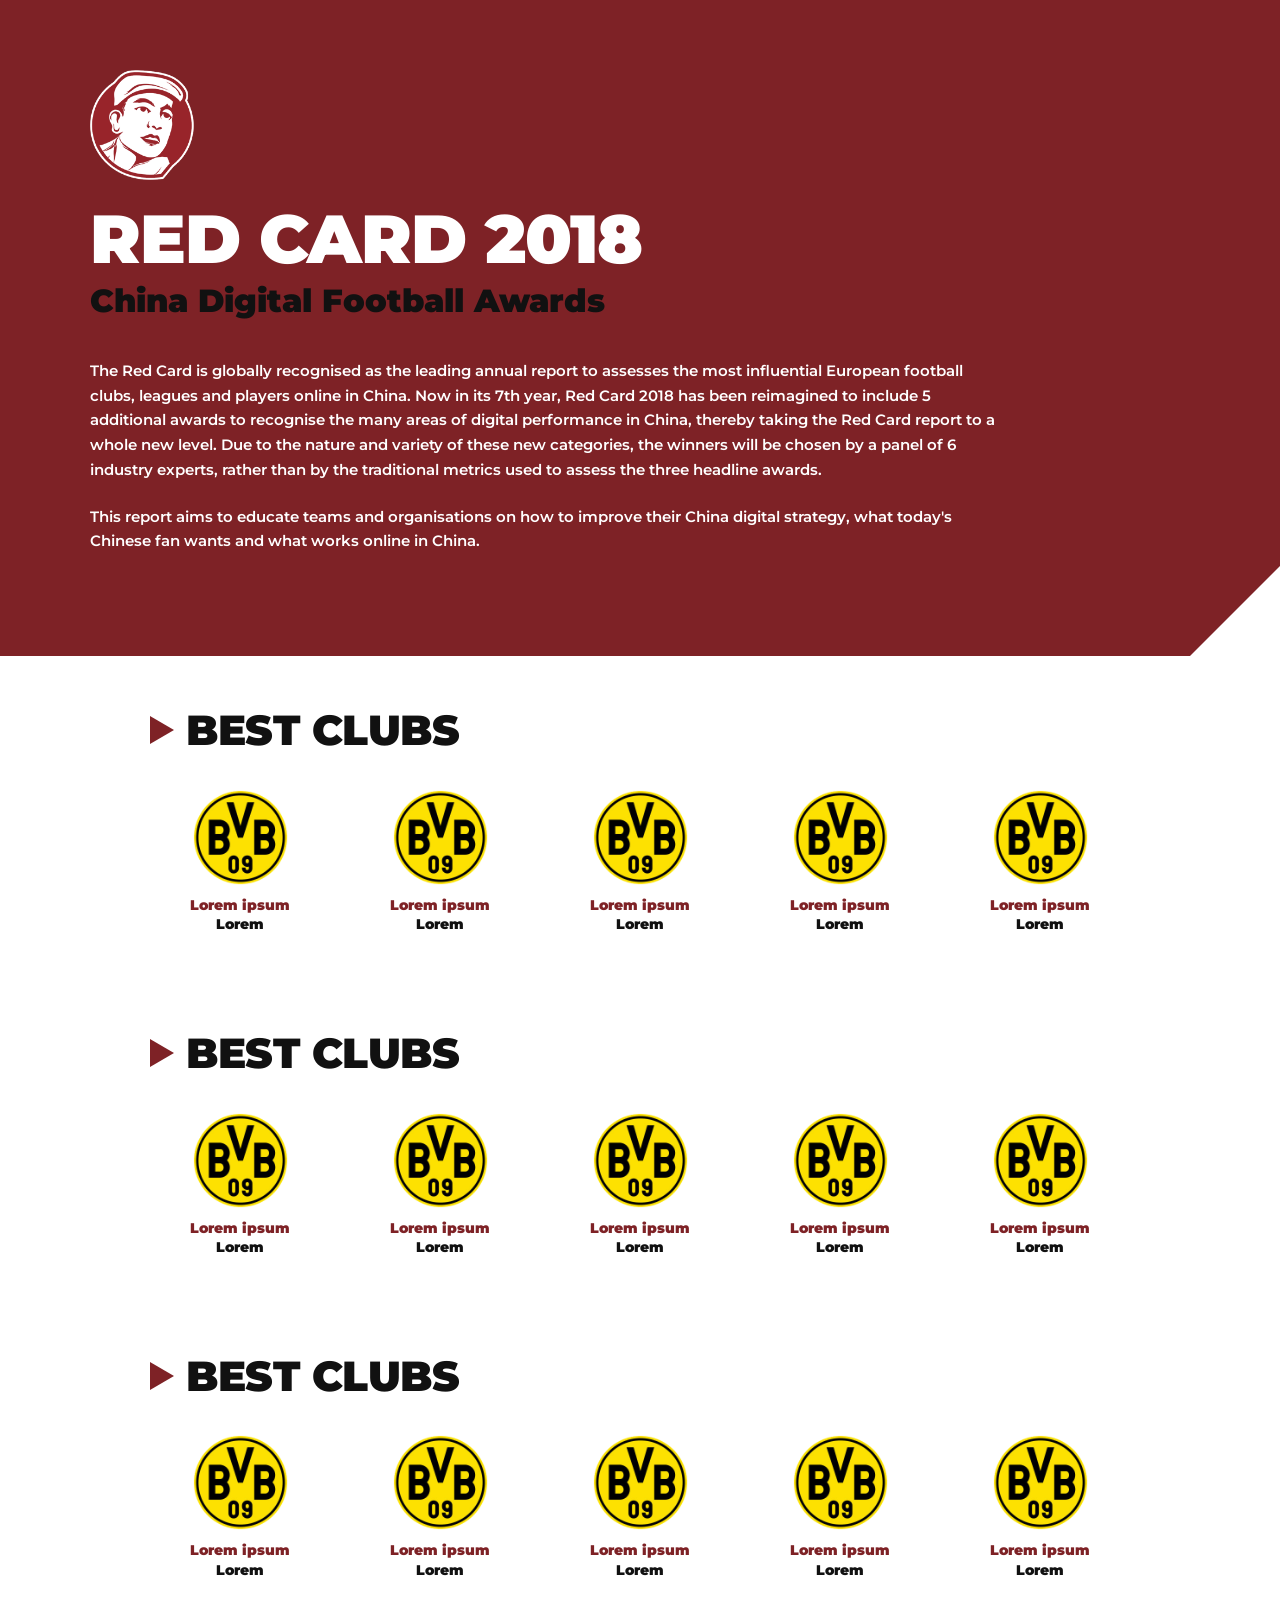
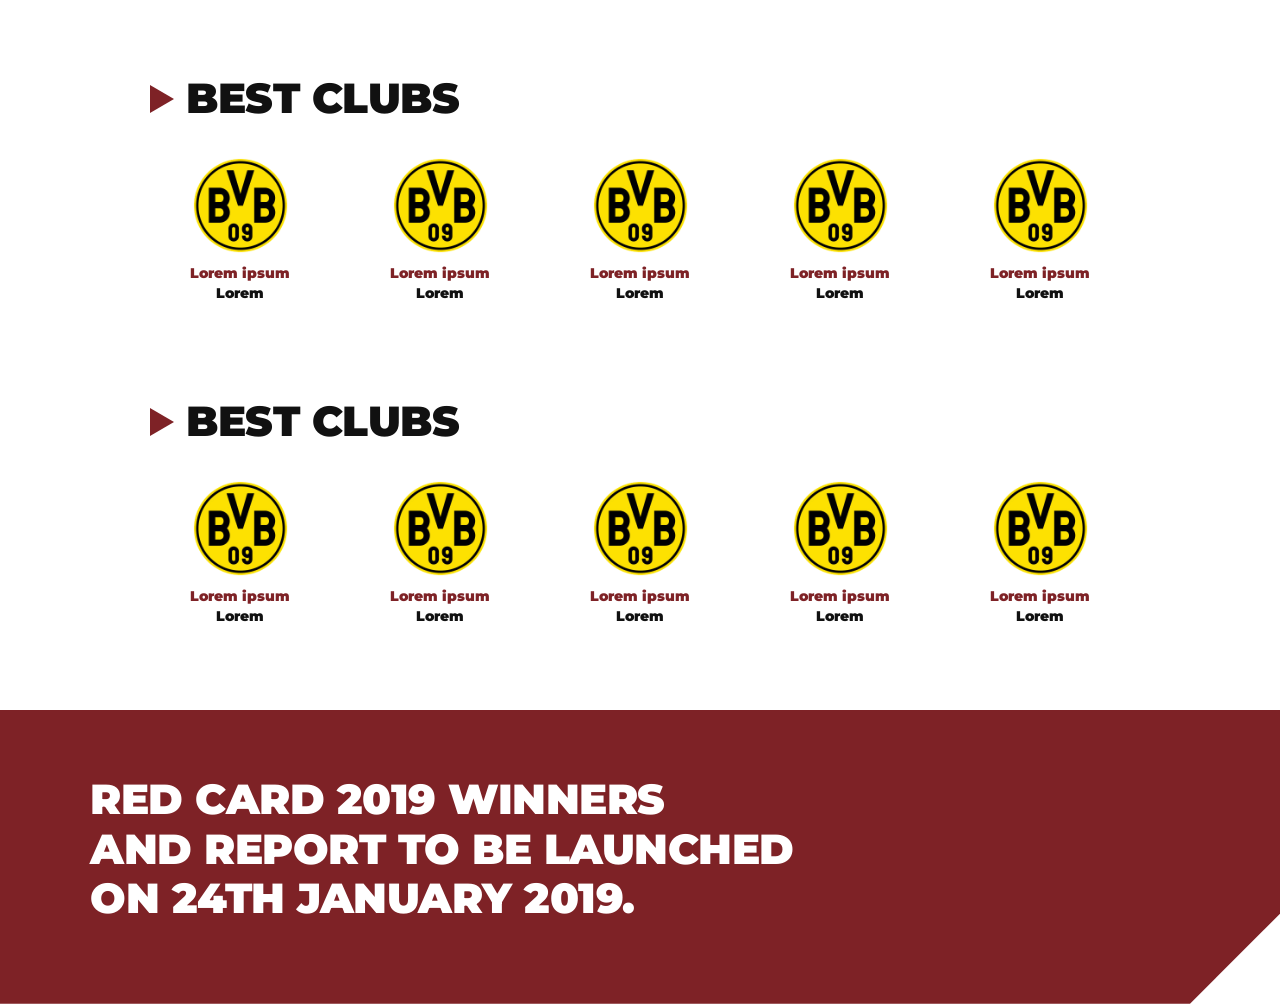
==== commit 1139446d: "Match awards.html layout, 5 BEST CLUBS categories, BVB badges, and typography to reference image" ====
--- a/awards.html
+++ b/awards.html
@@ -21,12 +21,11 @@
 
                 <p class="awards-description">
                     The Red Card is globally recognised as the leading annual report to assesses the most influential
-                    European football clubs, leagues and players online in China. Now in its 7th year, <strong>Red Card
-                        2018</strong> has been reimagined to include <strong>5 additional awards</strong> to recognise
-                    the many areas of digital performance in China, thereby taking the Red Card report to a whole new
-                    level. Due to the nature and variety of these new categories, the winners will be chosen by a panel
-                    of <strong>6 industry experts</strong>, rather than by the traditional metrics used to assess the
-                    three headline awards.
+                    European football clubs, leagues and players online in China. Now in its 7th year, Red Card 2018 has
+                    been reimagined to include 5 additional awards to recognise the many areas of digital performance in
+                    China, thereby taking the Red Card report to a whole new level. Due to the nature and variety of
+                    these new categories, the winners will be chosen by a panel of 6 industry experts, rather than by
+                    the traditional metrics used to assess the three headline awards.
                 </p>
 
                 <p class="awards-description">
@@ -36,180 +35,175 @@
             </div>
         </header>
 
-        <!-- Category 1: Best Clubs -->
-        <section class="category-section">
-            <div class="category-header">
-                <img src="images/icon_awards.png" alt="" class="category-icon"
-                    onerror="this.replaceWith(Object.assign(document.createElement('span'),{className:'triangle-icon'}))">
-                <h2 class="category-title">BEST CLUBS</h2>
-            </div>
-            <div class="badge-grid">
-                <div class="badge-item">
-                    <img src="images/1.png" alt="Club Logo" class="badge-img">
-                    <div class="badge-caption-red">Lorem ipsum</div>
-                    <div class="badge-caption-black">Lorem</div>
-                </div>
-                <div class="badge-item">
-                    <img src="images/1.png" alt="Club Logo" class="badge-img">
-                    <div class="badge-caption-red">Lorem ipsum</div>
-                    <div class="badge-caption-black">Lorem</div>
-                </div>
-                <div class="badge-item">
-                    <img src="images/1.png" alt="Club Logo" class="badge-img">
-                    <div class="badge-caption-red">Lorem ipsum</div>
-                    <div class="badge-caption-black">Lorem</div>
-                </div>
-                <div class="badge-item">
-                    <img src="images/1.png" alt="Club Logo" class="badge-img">
-                    <div class="badge-caption-red">Lorem ipsum</div>
-                    <div class="badge-caption-black">Lorem</div>
-                </div>
-                <div class="badge-item">
-                    <img src="images/1.png" alt="Club Logo" class="badge-img">
-                    <div class="badge-caption-red">Lorem ipsum</div>
-                    <div class="badge-caption-black">Lorem</div>
-                </div>
-            </div>
-        </section>
-
-        <!-- Category 2: Best Leagues -->
-        <section class="category-section">
-            <div class="category-header">
-                <img src="images/icon_awards.png" alt="" class="category-icon"
-                    onerror="this.replaceWith(Object.assign(document.createElement('span'),{className:'triangle-icon'}))">
-                <h2 class="category-title">BEST LEAGUES</h2>
-            </div>
-            <div class="badge-grid">
-                <div class="badge-item">
-                    <img src="images/2.png" alt="League Logo" class="badge-img">
-                    <div class="badge-caption-red">Lorem ipsum</div>
-                    <div class="badge-caption-black">Lorem</div>
-                </div>
-                <div class="badge-item">
-                    <img src="images/2.png" alt="League Logo" class="badge-img">
-                    <div class="badge-caption-red">Lorem ipsum</div>
-                    <div class="badge-caption-black">Lorem</div>
-                </div>
-                <div class="badge-item">
-                    <img src="images/2.png" alt="League Logo" class="badge-img">
-                    <div class="badge-caption-red">Lorem ipsum</div>
-                    <div class="badge-caption-black">Lorem</div>
-                </div>
-                <div class="badge-item">
-                    <img src="images/2.png" alt="League Logo" class="badge-img">
-                    <div class="badge-caption-red">Lorem ipsum</div>
-                    <div class="badge-caption-black">Lorem</div>
-                </div>
-                <div class="badge-item">
-                    <img src="images/2.png" alt="League Logo" class="badge-img">
-                    <div class="badge-caption-red">Lorem ipsum</div>
-                    <div class="badge-caption-black">Lorem</div>
-                </div>
-            </div>
-        </section>
-
-        <!-- Category 3: Best Players -->
-        <section class="category-section">
-            <div class="category-header">
-                <img src="images/icon_awards.png" alt="" class="category-icon"
-                    onerror="this.replaceWith(Object.assign(document.createElement('span'),{className:'triangle-icon'}))">
-                <h2 class="category-title">BEST PLAYERS</h2>
-            </div>
-            <div class="badge-grid">
-                <div class="badge-item">
-                    <img src="images/3.png" alt="Player Image" class="badge-img">
-                    <div class="badge-caption-red">Lorem ipsum</div>
-                    <div class="badge-caption-black">Lorem</div>
-                </div>
-                <div class="badge-item">
-                    <img src="images/3.png" alt="Player Image" class="badge-img">
-                    <div class="badge-caption-red">Lorem ipsum</div>
-                    <div class="badge-caption-black">Lorem</div>
-                </div>
-                <div class="badge-item">
-                    <img src="images/3.png" alt="Player Image" class="badge-img">
-                    <div class="badge-caption-red">Lorem ipsum</div>
-                    <div class="badge-caption-black">Lorem</div>
-                </div>
-                <div class="badge-item">
-                    <img src="images/3.png" alt="Player Image" class="badge-img">
-                    <div class="badge-caption-red">Lorem ipsum</div>
-                    <div class="badge-caption-black">Lorem</div>
-                </div>
-                <div class="badge-item">
-                    <img src="images/3.png" alt="Player Image" class="badge-img">
-                    <div class="badge-caption-red">Lorem ipsum</div>
-                    <div class="badge-caption-black">Lorem</div>
-                </div>
-            </div>
-        </section>
-
-        <!-- Category 4: Special Awards -->
-        <section class="category-section">
-            <div class="category-header">
-                <img src="images/icon_awards.png" alt="" class="category-icon"
-                    onerror="this.replaceWith(Object.assign(document.createElement('span'),{className:'triangle-icon'}))">
-                <h2 class="category-title">SPECIAL AWARDS</h2>
-            </div>
-            <div class="badge-grid">
-                <div class="badge-item">
-                    <img src="images/4.png" alt="Award Logo" class="badge-img">
-                    <div class="badge-caption-red">Lorem ipsum</div>
-                    <div class="badge-caption-black">Lorem</div>
-                </div>
-                <div class="badge-item">
-                    <img src="images/4.png" alt="Award Logo" class="badge-img">
-                    <div class="badge-caption-red">Lorem ipsum</div>
-                    <div class="badge-caption-black">Lorem</div>
-                </div>
-                <div class="badge-item">
-                    <img src="images/4.png" alt="Award Logo" class="badge-img">
-                    <div class="badge-caption-red">Lorem ipsum</div>
-                    <div class="badge-caption-black">Lorem</div>
-                </div>
-                <div class="badge-item">
-                    <img src="images/4.png" alt="Award Logo" class="badge-img">
-                    <div class="badge-caption-red">Lorem ipsum</div>
-                    <div class="badge-caption-black">Lorem</div>
-                </div>
-                <div class="badge-item">
-                    <img src="images/4.png" alt="Award Logo" class="badge-img">
-                    <div class="badge-caption-red">Lorem ipsum</div>
-                    <div class="badge-caption-black">Lorem</div>
-                </div>
-            </div>
-        </section>
-
-        <!-- Category 5: Best Campaigns -->
-        <section class="category-section">
-            <div class="category-header">
-                <img src="images/icon_awards.png" alt="" class="category-icon"
-                    onerror="this.replaceWith(Object.assign(document.createElement('span'),{className:'triangle-icon'}))">
-                <h2 class="category-title">BEST CAMPAIGNS</h2>
-            </div>
-            <div class="badge-grid">
-                <div class="badge-item">
-                    <img src="images/5.png" alt="Campaign Logo" class="badge-img">
-                    <div class="badge-caption-red">Lorem ipsum</div>
-                    <div class="badge-caption-black">Lorem</div>
-                </div>
-                <div class="badge-item">
-                    <img src="images/5.png" alt="Campaign Logo" class="badge-img">
-                    <div class="badge-caption-red">Lorem ipsum</div>
-                    <div class="badge-caption-black">Lorem</div>
-                </div>
-                <div class="badge-item">
-                    <img src="images/5.png" alt="Campaign Logo" class="badge-img">
-                    <div class="badge-caption-red">Lorem ipsum</div>
-                    <div class="badge-caption-black">Lorem</div>
-                </div>
-                <div class="badge-item">
-                    <img src="images/5.png" alt="Campaign Logo" class="badge-img">
-                    <div class="badge-caption-red">Lorem ipsum</div>
-                    <div class="badge-caption-black">Lorem</div>
-                </div>
-                <div class="badge-item">
-                    <img src="images/5.png" alt="Campaign Logo" class="badge-img">
+        <!-- Category 1 -->
+        <section class="category-section">
+            <div class="category-header">
+                <span class="triangle-icon"></span>
+                <h2 class="category-title">BEST CLUBS</h2>
+            </div>
+            <div class="badge-grid">
+                <div class="badge-item">
+                    <img src="images/1.png" alt="BVB 09" class="badge-img">
+                    <div class="badge-caption-red">Lorem ipsum</div>
+                    <div class="badge-caption-black">Lorem</div>
+                </div>
+                <div class="badge-item">
+                    <img src="images/1.png" alt="BVB 09" class="badge-img">
+                    <div class="badge-caption-red">Lorem ipsum</div>
+                    <div class="badge-caption-black">Lorem</div>
+                </div>
+                <div class="badge-item">
+                    <img src="images/1.png" alt="BVB 09" class="badge-img">
+                    <div class="badge-caption-red">Lorem ipsum</div>
+                    <div class="badge-caption-black">Lorem</div>
+                </div>
+                <div class="badge-item">
+                    <img src="images/1.png" alt="BVB 09" class="badge-img">
+                    <div class="badge-caption-red">Lorem ipsum</div>
+                    <div class="badge-caption-black">Lorem</div>
+                </div>
+                <div class="badge-item">
+                    <img src="images/1.png" alt="BVB 09" class="badge-img">
+                    <div class="badge-caption-red">Lorem ipsum</div>
+                    <div class="badge-caption-black">Lorem</div>
+                </div>
+            </div>
+        </section>
+
+        <!-- Category 2 -->
+        <section class="category-section">
+            <div class="category-header">
+                <span class="triangle-icon"></span>
+                <h2 class="category-title">BEST CLUBS</h2>
+            </div>
+            <div class="badge-grid">
+                <div class="badge-item">
+                    <img src="images/1.png" alt="BVB 09" class="badge-img">
+                    <div class="badge-caption-red">Lorem ipsum</div>
+                    <div class="badge-caption-black">Lorem</div>
+                </div>
+                <div class="badge-item">
+                    <img src="images/1.png" alt="BVB 09" class="badge-img">
+                    <div class="badge-caption-red">Lorem ipsum</div>
+                    <div class="badge-caption-black">Lorem</div>
+                </div>
+                <div class="badge-item">
+                    <img src="images/1.png" alt="BVB 09" class="badge-img">
+                    <div class="badge-caption-red">Lorem ipsum</div>
+                    <div class="badge-caption-black">Lorem</div>
+                </div>
+                <div class="badge-item">
+                    <img src="images/1.png" alt="BVB 09" class="badge-img">
+                    <div class="badge-caption-red">Lorem ipsum</div>
+                    <div class="badge-caption-black">Lorem</div>
+                </div>
+                <div class="badge-item">
+                    <img src="images/1.png" alt="BVB 09" class="badge-img">
+                    <div class="badge-caption-red">Lorem ipsum</div>
+                    <div class="badge-caption-black">Lorem</div>
+                </div>
+            </div>
+        </section>
+
+        <!-- Category 3 -->
+        <section class="category-section">
+            <div class="category-header">
+                <span class="triangle-icon"></span>
+                <h2 class="category-title">BEST CLUBS</h2>
+            </div>
+            <div class="badge-grid">
+                <div class="badge-item">
+                    <img src="images/1.png" alt="BVB 09" class="badge-img">
+                    <div class="badge-caption-red">Lorem ipsum</div>
+                    <div class="badge-caption-black">Lorem</div>
+                </div>
+                <div class="badge-item">
+                    <img src="images/1.png" alt="BVB 09" class="badge-img">
+                    <div class="badge-caption-red">Lorem ipsum</div>
+                    <div class="badge-caption-black">Lorem</div>
+                </div>
+                <div class="badge-item">
+                    <img src="images/1.png" alt="BVB 09" class="badge-img">
+                    <div class="badge-caption-red">Lorem ipsum</div>
+                    <div class="badge-caption-black">Lorem</div>
+                </div>
+                <div class="badge-item">
+                    <img src="images/1.png" alt="BVB 09" class="badge-img">
+                    <div class="badge-caption-red">Lorem ipsum</div>
+                    <div class="badge-caption-black">Lorem</div>
+                </div>
+                <div class="badge-item">
+                    <img src="images/1.png" alt="BVB 09" class="badge-img">
+                    <div class="badge-caption-red">Lorem ipsum</div>
+                    <div class="badge-caption-black">Lorem</div>
+                </div>
+            </div>
+        </section>
+
+        <!-- Category 4 -->
+        <section class="category-section">
+            <div class="category-header">
+                <span class="triangle-icon"></span>
+                <h2 class="category-title">BEST CLUBS</h2>
+            </div>
+            <div class="badge-grid">
+                <div class="badge-item">
+                    <img src="images/1.png" alt="BVB 09" class="badge-img">
+                    <div class="badge-caption-red">Lorem ipsum</div>
+                    <div class="badge-caption-black">Lorem</div>
+                </div>
+                <div class="badge-item">
+                    <img src="images/1.png" alt="BVB 09" class="badge-img">
+                    <div class="badge-caption-red">Lorem ipsum</div>
+                    <div class="badge-caption-black">Lorem</div>
+                </div>
+                <div class="badge-item">
+                    <img src="images/1.png" alt="BVB 09" class="badge-img">
+                    <div class="badge-caption-red">Lorem ipsum</div>
+                    <div class="badge-caption-black">Lorem</div>
+                </div>
+                <div class="badge-item">
+                    <img src="images/1.png" alt="BVB 09" class="badge-img">
+                    <div class="badge-caption-red">Lorem ipsum</div>
+                    <div class="badge-caption-black">Lorem</div>
+                </div>
+                <div class="badge-item">
+                    <img src="images/1.png" alt="BVB 09" class="badge-img">
+                    <div class="badge-caption-red">Lorem ipsum</div>
+                    <div class="badge-caption-black">Lorem</div>
+                </div>
+            </div>
+        </section>
+
+        <!-- Category 5 -->
+        <section class="category-section">
+            <div class="category-header">
+                <span class="triangle-icon"></span>
+                <h2 class="category-title">BEST CLUBS</h2>
+            </div>
+            <div class="badge-grid">
+                <div class="badge-item">
+                    <img src="images/1.png" alt="BVB 09" class="badge-img">
+                    <div class="badge-caption-red">Lorem ipsum</div>
+                    <div class="badge-caption-black">Lorem</div>
+                </div>
+                <div class="badge-item">
+                    <img src="images/1.png" alt="BVB 09" class="badge-img">
+                    <div class="badge-caption-red">Lorem ipsum</div>
+                    <div class="badge-caption-black">Lorem</div>
+                </div>
+                <div class="badge-item">
+                    <img src="images/1.png" alt="BVB 09" class="badge-img">
+                    <div class="badge-caption-red">Lorem ipsum</div>
+                    <div class="badge-caption-black">Lorem</div>
+                </div>
+                <div class="badge-item">
+                    <img src="images/1.png" alt="BVB 09" class="badge-img">
+                    <div class="badge-caption-red">Lorem ipsum</div>
+                    <div class="badge-caption-black">Lorem</div>
+                </div>
+                <div class="badge-item">
+                    <img src="images/1.png" alt="BVB 09" class="badge-img">
                     <div class="badge-caption-red">Lorem ipsum</div>
                     <div class="badge-caption-black">Lorem</div>
                 </div>
--- a/style.css
+++ b/style.css
@@ -76,7 +76,7 @@
   display: flex;
   justify-content: space-between;
   gap: 80px;
-  max-width: 1200px;
+  max-width: 1100px;
   margin: 0 auto;
   align-items: flex-start;
 }
@@ -301,30 +301,33 @@
 .awards-header-banner {
   background-color: var(--primary-red);
   color: var(--text-white);
-  padding: 70px 40px 80px 40px;
-  text-align: center;
+  padding: 70px 60px 80px 60px;
+  text-align: left;
   width: 100%;
 }
 
 .awards-header-content {
-  max-width: 860px;
+  max-width: 1100px;
   margin: 0 auto;
+  text-align: left;
 }
 
 .awards-logo {
-  height: 90px;
+  height: 110px;
   width: auto;
   margin-bottom: 25px;
+  display: block;
 }
 
 .awards-title {
-  font-size: 72px;
+  font-size: 68px;
   font-weight: 900;
   color: var(--text-white);
   letter-spacing: -1px;
-  margin-bottom: 10px;
+  margin-bottom: 6px;
   line-height: 1.0;
   text-transform: uppercase;
+  text-align: left;
 }
 
 .awards-subtitle {
@@ -332,6 +335,7 @@
   font-weight: 900;
   color: var(--text-dark);
   margin-bottom: 35px;
+  text-align: left;
 }
 
 .awards-description {
@@ -340,7 +344,8 @@
   line-height: 1.65;
   color: var(--text-white);
   text-align: left;
-  margin-bottom: 25px;
+  margin-bottom: 22px;
+  max-width: 920px;
 }
 
 .awards-description strong {
@@ -350,8 +355,8 @@
 
 /* Category Sections */
 .category-section {
-  padding: 50px 40px;
-  max-width: 1200px;
+  padding: 45px 60px;
+  max-width: 1100px;
   margin: 0 auto;
   width: 100%;
 }
@@ -359,9 +364,9 @@
 .category-header {
   display: flex;
   align-items: center;
-  gap: 15px;
-  margin-bottom: 35px;
-  margin-left: 20px;
+  gap: 12px;
+  margin-bottom: 30px;
+  margin-left: 0;
 }
 
 .category-icon {
@@ -374,14 +379,14 @@
 .triangle-icon {
   width: 0;
   height: 0;
-  border-top: 12px solid transparent;
-  border-bottom: 12px solid transparent;
-  border-left: 20px solid var(--primary-red);
+  border-top: 14px solid transparent;
+  border-bottom: 14px solid transparent;
+  border-left: 24px solid var(--primary-red);
   display: inline-block;
 }
 
 .category-title {
-  font-size: 40px;
+  font-size: 42px;
   font-weight: 900;
   color: var(--text-dark);
   letter-spacing: -0.5px;
@@ -392,61 +397,66 @@
 .badge-grid {
   display: grid;
   grid-template-columns: repeat(5, 1fr);
-  gap: 24px;
+  gap: 20px;
   text-align: center;
-  padding: 0 20px;
+  padding: 0;
 }
 
 .badge-item {
   display: flex;
   flex-direction: column;
   align-items: center;
+  text-align: center;
 }
 
 .badge-img {
-  width: 90px;
-  height: 90px;
+  width: 95px;
+  height: 95px;
   object-fit: contain;
-  margin-bottom: 14px;
+  margin-bottom: 12px;
 }
 
 .badge-caption-red {
   color: var(--primary-red);
   font-weight: 900;
-  font-size: 15px;
+  font-size: 14px;
   line-height: 1.25;
   margin-bottom: 2px;
+  text-align: center;
 }
 
 .badge-caption-black {
   color: var(--text-dark);
   font-weight: 900;
-  font-size: 15px;
+  font-size: 14px;
   line-height: 1.25;
+  text-align: center;
 }
 
 /* Footer Banner */
 .awards-footer-banner {
   background-color: var(--primary-red);
   color: var(--text-white);
-  padding: 60px 50px 75px 50px;
-  margin-top: 50px;
+  padding: 65px 60px 80px 60px;
+  margin-top: 40px;
   width: 100%;
 }
 
 .awards-footer-content {
-  max-width: 1000px;
+  max-width: 1100px;
   margin: 0 auto;
+  text-align: left;
 }
 
 .awards-footer-title {
-  font-size: 44px;
-  font-weight: 900;
-  line-height: 1.2;
+  font-size: 42px;
+  font-weight: 900;
+  line-height: 1.18;
   color: var(--text-white);
   text-transform: uppercase;
   max-width: 800px;
   letter-spacing: -0.5px;
+  text-align: left;
 }
 
 /* Responsive adjustments */
@@ -468,6 +478,13 @@
     font-size: 52px;
   }
 
+  .awards-header-banner,
+  .category-section,
+  .awards-footer-banner {
+    padding-left: 30px;
+    padding-right: 30px;
+  }
+
   .awards-title {
     font-size: 48px;
   }
